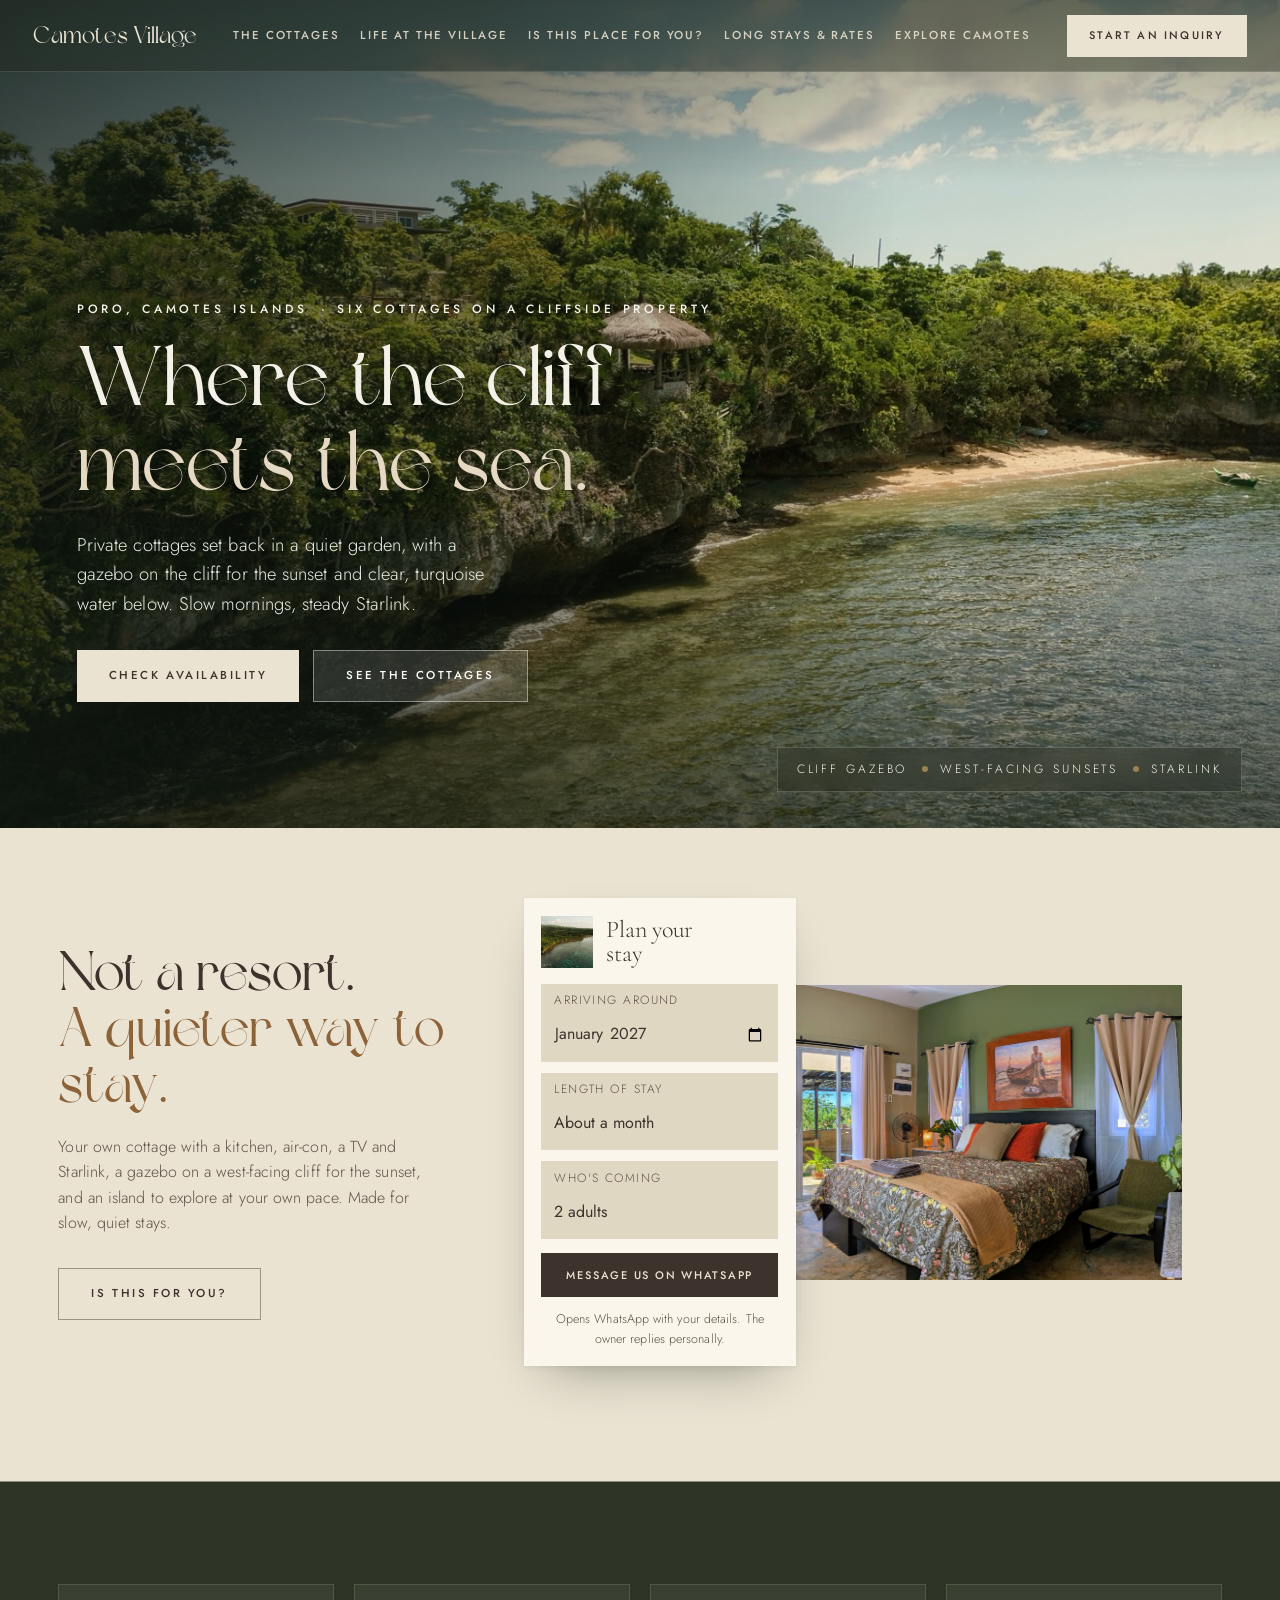
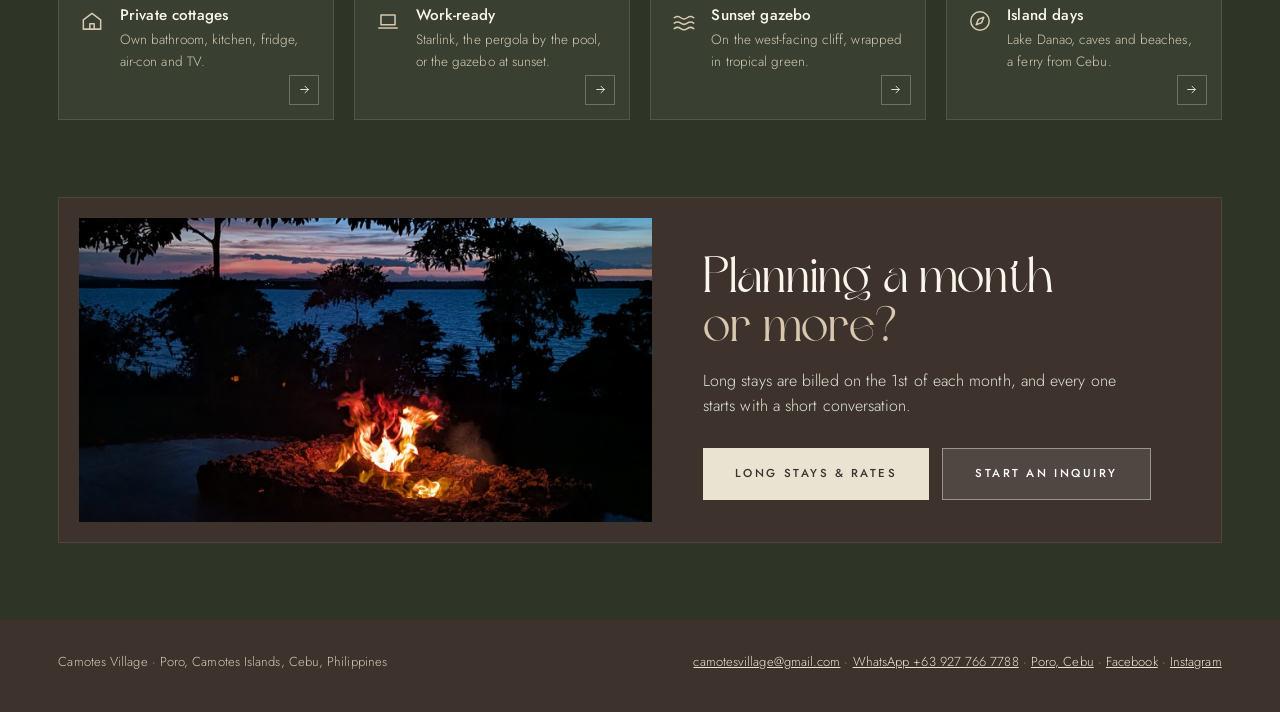
==== index.html @ 5a2c4090 "Site preview for feedback Co-Authored-By: Claude Opus 5.5 <noreply@anthropic.com>" ====
<!doctype html>
<html lang="en">
<head>
<meta charset="utf-8">
<meta name="robots" content="noindex, nofollow, noimageindex">
<meta name="viewport" content="width=device-width, initial-scale=1, viewport-fit=cover">
<title>Camotes Village · A quiet cliffside retreat in Poro, Cebu</title>
<meta name="description" content="Camotes Village: six private cottages on a cliffside property above clear water in Poro, Camotes Islands, Cebu. Sunsets from the cliff gazebo, reliable Starlink and six friendly resident dogs.">
<link rel="icon" href="data:image/svg+xml,<svg xmlns='http://www.w3.org/2000/svg' viewBox='0 0 32 32'><rect width='32' height='32' rx='16' fill='%234E5B3B'/><circle cx='16' cy='18' r='6' fill='%23E8E3D9'/></svg>">
<link rel="preconnect" href="https://fonts.googleapis.com">
<link rel="preconnect" href="https://fonts.gstatic.com" crossorigin>
<link href="https://fonts.googleapis.com/css2?family=Cormorant+Garamond:ital,wght@0,300;0,400;0,500;1,300;1,400&family=Jost:wght@300;400;500&display=swap" rel="stylesheet">
<link rel="stylesheet" href="photo-focus.css">
<style>
  :root {
    --page: #FBF9F4;        /* warm white, the page */
    --tile: #F3EFE6;        /* stone tiles and cards */
    --ink: #1E261C;         /* forest */
    --soft: #5A6450;
    --olive: #4E5B3B;       /* the one accent: buttons, the long-stay band */
    --olive-deep: #3E4A2F;
    --line: rgba(30, 38, 28, 0.13);
    --r-xl: 22px; --r-lg: 18px; --r-md: 14px;
    --display: "Cormorant Garamond", Georgia, serif;
    --text: "Jost", system-ui, sans-serif;
    --gutter: clamp(16px, 3vw, 40px);
    --maxw: 1240px;
    --ease: cubic-bezier(0.23, 1, 0.32, 1);
  }
  *, *::before, *::after { box-sizing: border-box; }
  html { -webkit-text-size-adjust: 100%; scroll-behavior: smooth; }
  body { margin: 0; background: var(--page); color: var(--ink); font: 300 16px/1.6 var(--text); letter-spacing: 0.005em; }
  img { display: block; max-width: 100%; }
  a { color: inherit; }
  :focus-visible { outline: 2px solid var(--olive); outline-offset: 3px; }
  h1, h2, h3 { font-family: var(--display); font-weight: 300; letter-spacing: -0.01em; margin: 0; }
  p { margin: 0; }
  .wrap { max-width: var(--maxw); margin: 0 auto; padding-inline: var(--gutter); }
  .eyebrow { font: 500 11px/1.2 var(--text); letter-spacing: 0.22em; text-transform: uppercase; color: var(--soft); }
  .pill {
    display: inline-flex; align-items: center; gap: 0.7rem; min-height: 46px; padding: 0 1.4rem; border-radius: 999px;
    font: 500 11.5px/1 var(--text); letter-spacing: 0.18em; text-transform: uppercase; text-decoration: none; white-space: nowrap;
    background: var(--olive); color: #F4F1E8; border: 1px solid var(--olive); cursor: pointer;
    transition: background-color 240ms var(--ease), color 240ms var(--ease);
  }
  .pill:hover { background: var(--olive-deep); }
  .pill--ghost { background: transparent; color: var(--ink); border-color: rgba(30, 38, 28, 0.35); }
  .pill--ghost:hover { background: var(--ink); color: var(--page); }
  .pill--light { background: transparent; color: #F4F1E8; border-color: rgba(244, 241, 232, 0.55); }
  .pill--light:hover { background: #F4F1E8; color: var(--olive-deep); }
  .pill svg { width: 16px; height: 16px; }
  .placeholder { display: inline-block; padding: 0 0.35em; border: 1px dashed currentColor; opacity: 0.8; font-style: normal; }

  /* gentle fade-in on entry, once */
  .in { opacity: 0; transform: translateY(14px); transition: opacity 620ms var(--ease), transform 620ms var(--ease); }
  .in.is-in { opacity: 1; transform: none; }
  @media (prefers-reduced-motion: reduce) { .in { transform: none; transition-duration: 200ms; } html { scroll-behavior: auto; } }

  /* ---------------------------------------------------------------- hero -- */
  .hero { padding: 12px 12px 0; }
  .hero__panel {
    position: relative; border-radius: var(--r-xl); overflow: hidden; color: #F4F1E8;
    min-height: min(860px, 92svh); display: flex; flex-direction: column;
  }
  .hero__img { position: absolute; inset: 0; width: 100%; height: 100%; object-fit: cover; object-position: 60% 40%; }
  .hero__shade {
    position: absolute; inset: 0; pointer-events: none;
    background:
      linear-gradient(90deg, rgba(14, 22, 16, 0.72) 0%, rgba(14, 22, 16, 0.42) 38%, rgba(14, 22, 16, 0.05) 70%),
      linear-gradient(180deg, rgba(14, 22, 16, 0.45) 0%, transparent 22%, transparent 62%, rgba(14, 22, 16, 0.55) 100%);
  }
  .nav { position: relative; z-index: 2; display: flex; align-items: center; gap: 1.5rem; padding: 22px clamp(18px, 3vw, 40px); }
  .nav__mark { display: flex; align-items: center; gap: 0.6rem; font: 400 1.4rem/1 var(--display); text-decoration: none; letter-spacing: 0.02em; white-space: nowrap; }
  .nav__links { display: flex; gap: clamp(1rem, 2vw, 2rem); margin: 0 auto; }
  .nav__links a { font-size: 13px; text-decoration: none; opacity: 0.9; padding-block: 0.8rem; white-space: nowrap; }
  .nav__links a:hover { opacity: 1; text-decoration: underline; text-underline-offset: 6px; }
  .nav .pill { background: rgba(78, 91, 59, 0.92); border-color: transparent; }
  .menu { position: relative; }
  .menu summary {
    list-style: none; cursor: pointer; width: 46px; height: 46px; border-radius: 50%; background: #F4F1E8; color: var(--ink);
    display: grid; place-items: center;
  }
  .menu summary::-webkit-details-marker { display: none; }
  .menu summary svg { width: 18px; height: 18px; }
  .menu__panel {
    position: absolute; right: 0; top: calc(100% + 10px); min-width: 15rem; padding: 0.6rem 0; display: grid;
    background: var(--page); color: var(--ink); border-radius: var(--r-md); box-shadow: 0 18px 40px -16px rgba(20, 30, 20, 0.45);
  }
  .menu__panel a { padding: 0.75rem 1.25rem; text-decoration: none; font-size: 15px; }
  .menu__panel a:hover { background: var(--tile); }

  .hero__body { position: relative; z-index: 1; flex: 1; display: grid; align-content: center; padding: 2rem clamp(18px, 6vw, 88px) 9.5rem; max-width: 46rem; }
  .hero h1 { font-size: clamp(3.2rem, 1.6rem + 5.4vw, 6.6rem); line-height: 0.95; }
  .hero h1 span { display: block; }
  .hero h1 span:last-child { font-style: italic; color: #DCE3C7; }
  .hero__lede { margin-top: 1.4rem; font-size: clamp(1rem, 0.95rem + 0.3vw, 1.15rem); max-width: 26rem; color: #E9EDE2; }
  .hero__body .pill { margin-top: 2rem; justify-self: start; background: rgba(78, 91, 59, 0.92); border-color: rgba(220, 227, 199, 0.35); }
  .values {
    position: absolute; z-index: 1; right: clamp(18px, 3vw, 40px); bottom: 9.5rem;
    display: flex; gap: 1.1rem; align-items: center; list-style: none; padding: 0; margin: 0; font-size: 13px;
  }
  .values li { display: flex; align-items: center; gap: 0.5rem; }
  .values li + li::before { content: ""; width: 28px; height: 1px; background: rgba(244, 241, 232, 0.5); margin-right: 0.6rem; }
  .values svg { width: 18px; height: 18px; flex: none; }

  /* ----------------------------------------- the three cards over the hero -- */
  .over { position: relative; z-index: 3; margin-top: -7.5rem; }
  .over__grid { display: grid; grid-template-columns: 3fr 1.05fr; gap: clamp(12px, 1.6vw, 20px); align-items: start; }
  .over__cards { display: grid; grid-template-columns: repeat(3, 1fr); gap: clamp(12px, 1.6vw, 20px); }
  .card {
    position: relative; display: block; aspect-ratio: 4 / 3.3; border-radius: var(--r-lg); overflow: hidden; color: #F4F1E8; text-decoration: none;
    border: 5px solid var(--page); box-shadow: 0 18px 40px -22px rgba(20, 30, 20, 0.55);
  }
  .card img { width: 100%; height: 100%; object-fit: cover; transition: transform 900ms var(--ease); }
  .card:hover img { transform: scale(1.04); }
  .card::after { content: ""; position: absolute; inset: 0; background: linear-gradient(180deg, transparent 45%, rgba(14, 22, 16, 0.72)); }
  .card__t { position: absolute; z-index: 1; left: 16px; right: 16px; bottom: 14px; display: flex; justify-content: space-between; align-items: end; gap: 1rem; }
  .card__t h3 { font-size: clamp(1.25rem, 1rem + 0.6vw, 1.55rem); line-height: 1.05; }
  .card__t span { font: 400 1rem/1 var(--display); opacity: 0.85; }
  /* starts below the hero's edge; the negative bottom margin lets it hang beside the next section instead of pushing it down */
  .exp { padding: 0 0 0.6rem 0.6rem; margin-top: 8.25rem; margin-bottom: -6rem; }
  .exp h2 { font: 500 0.95rem/1.3 var(--text); letter-spacing: 0.01em; }
  .exp p { margin-top: 0.6rem; font-size: 14px; color: var(--soft); }
  .exp dl { margin: 1rem 0 0; display: grid; grid-template-columns: auto 1fr; gap: 0.35rem 1rem; font-size: 13px; }
  .exp dt { color: var(--soft); }
  .exp dd { margin: 0; }

  /* -------------------------------------------------------- relaxation -- */
  .relax { padding-block: clamp(2.5rem, 4.5vw, 4rem) clamp(3rem, 5vw, 4rem); }
  .relax__grid { display: grid; grid-template-columns: 0.95fr 1.6fr; gap: clamp(2rem, 4vw, 3.5rem); align-items: center; }
  .relax h2 { font-size: clamp(2.4rem, 1.6rem + 2.4vw, 3.6rem); line-height: 1; }
  .relax__copy p { margin-top: 1.25rem; color: var(--soft); max-width: 24rem; }
  .relax__copy .pill { margin-top: 2rem; }
  .relax__visual { position: relative; display: grid; grid-template-columns: 17rem 1fr; align-items: center; }
  .relax__photo { grid-column: 2; grid-row: 1; margin-left: -4rem; border-radius: var(--r-lg); overflow: hidden; aspect-ratio: 16 / 10.5; }
  .relax__photo img { width: 100%; height: 100%; object-fit: cover; }

  .plan {
    grid-column: 1; grid-row: 1; position: relative; z-index: 1; background: var(--page); border-radius: var(--r-lg);
    padding: 1.1rem; box-shadow: 0 22px 50px -24px rgba(20, 30, 20, 0.45), 0 2px 6px rgba(20, 30, 20, 0.06);
    display: grid; gap: 0.7rem;
  }
  .plan__head { display: flex; gap: 0.8rem; align-items: center; margin-bottom: 0.3rem; }
  .plan__head img { width: 52px; height: 52px; border-radius: 0; object-fit: cover; }
  .plan__head h3 { font-size: 1.5rem; line-height: 1; }
  .plan label { display: grid; gap: 0.15rem; background: var(--tile); border-radius: 10px; padding: 0.45rem 0.8rem 0.3rem; font-size: 12px; letter-spacing: 0.12em; text-transform: uppercase; color: var(--soft); cursor: pointer; }
  .plan input, .plan select {
    font: 400 16px/1.3 var(--text); letter-spacing: 0; text-transform: none; color: var(--ink);
    background: transparent; border: 0; padding: 0.1rem 0; width: 100%; min-height: 44px; appearance: none; -webkit-appearance: none;
  }
  .plan input:focus, .plan select:focus { outline: none; }
  .plan label:focus-within { outline: 2px solid var(--olive); outline-offset: 1px; }
  .plan .pill { justify-content: center; min-height: 44px; border-radius: 10px; margin-top: 0.2rem; }
  .plan small { font-size: 12.5px; color: var(--soft); text-align: center; }

  /* ------------------------------------------------------------- tiles -- */
  .tiles { display: grid; grid-template-columns: repeat(4, 1fr); gap: clamp(12px, 1.6vw, 20px); padding-bottom: clamp(3rem, 6vw, 5rem); }
  .tile {
    position: relative; display: grid; grid-template-columns: auto 1fr; gap: 0.25rem 0.9rem; align-content: start;
    background: var(--tile); border-radius: var(--r-md); padding: 1.3rem 1.25rem 2.9rem; text-decoration: none;
    transition: background-color 240ms var(--ease);
  }
  .tile:hover { background: #ECE6D9; }
  .tile svg.ic { grid-row: span 2; width: 26px; height: 26px; color: var(--olive); margin-top: 2px; }
  .tile h3 { font: 500 0.95rem/1.3 var(--text); letter-spacing: 0.01em; }
  .tile p { font-size: 13.5px; color: var(--soft); }
  .tile .go { position: absolute; right: 14px; bottom: 14px; width: 30px; height: 30px; border-radius: 50%; border: 1px solid rgba(30, 38, 28, 0.25); display: grid; place-items: center; }
  .tile .go svg { width: 13px; height: 13px; }

  /* ----------------------------------------------------- long-stay band -- */
  .band { padding-bottom: clamp(3rem, 6vw, 5rem); }
  .band__panel {
    position: relative; display: grid; grid-template-columns: 1.15fr 1fr; gap: clamp(1.5rem, 4vw, 3.5rem); align-items: center;
    background: var(--olive); color: #F4F1E8; border-radius: var(--r-xl); padding: clamp(14px, 1.6vw, 20px); overflow: hidden;
  }
  .band__photo { border-radius: var(--r-lg); overflow: hidden; aspect-ratio: 16 / 8.5; }
  .band__photo img { width: 100%; height: 100%; object-fit: cover; }
  .band__copy { position: relative; z-index: 1; padding: 1rem 1rem 1rem 0; }
  .band__copy .eyebrow { color: #D7DEC3; }
  .band h2 { font-size: clamp(2.2rem, 1.5rem + 2vw, 3.2rem); line-height: 1; margin-top: 0.8rem; }
  .band p { margin-top: 1rem; color: #E1E6D6; max-width: 26rem; }
  .band__actions { display: flex; flex-wrap: wrap; gap: 0.8rem; margin-top: 1.8rem; }
  .band .pill { background: #F4F1E8; color: var(--olive-deep); border-color: #F4F1E8; }
  .band .pill:hover { background: #fff; }

  .foot { border-top: 1px solid var(--line); padding-block: 2rem 2.5rem; display: flex; flex-wrap: wrap; gap: 0.75rem 2rem; justify-content: space-between; font-size: 13px; color: var(--soft); }
  .foot a { white-space: nowrap; }

  /* -------------------------------------------------------------- phone -- */
  @media (max-width: 1100px) {
    .nav__links { display: none; }
    .nav .pill { margin-left: auto; }
    .over__grid { grid-template-columns: 1fr; }
    .exp { margin-top: 0; margin-bottom: 0; padding: 1rem 0 0; display: grid; grid-template-columns: 1fr 1fr; gap: 1rem 2rem; }
    .exp dl { margin: 0; }
    .relax__grid { grid-template-columns: 1fr; }
    .tiles { grid-template-columns: 1fr 1fr; }
  }
  @media (max-width: 760px) {
    .hero { padding: 8px 8px 0; }
    .hero__panel { min-height: 88svh; }
    .nav { padding: 14px 14px; gap: 0.6rem; }
    .nav__mark { font-size: 1.2rem; }
    .nav .pill { padding: 0 1rem; font-size: 10.5px; letter-spacing: 0.14em; min-height: 42px; }
    .menu summary { width: 42px; height: 42px; }
    .hero__body { padding: 1rem 20px 11rem; align-content: end; }
    .hero__img { object-position: 46% 40%; }
    .values { left: 20px; right: 20px; bottom: 8.6rem; flex-wrap: wrap; gap: 0.5rem 0.9rem; }
    .values li + li::before { display: none; }
    .over { margin-top: -6rem; }
    .over__cards {
      grid-template-columns: repeat(3, 68vw); overflow-x: auto; scroll-snap-type: x mandatory; scrollbar-width: none;
      padding: 0 var(--gutter) 6px; margin-inline: calc(var(--gutter) * -1); scroll-padding-inline: var(--gutter);
    }
    .over__cards::-webkit-scrollbar { display: none; }
    .card { scroll-snap-align: start; }
    .exp { grid-template-columns: 1fr; }
    .relax__visual { grid-template-columns: 1fr; }
    .relax__photo { grid-column: 1; grid-row: 1; margin: 0; }
    .plan { grid-column: 1; grid-row: 2; margin: -3rem 12px 0; }
    .tiles { grid-template-columns: 1fr; }
    .band__panel { grid-template-columns: 1fr; }
    .band__copy { padding: 0.5rem 0.6rem 1rem; }
  }
  @media (max-width: 400px) { .nav .pill { display: none; } .menu { margin-left: auto; } }

  /* ==================================================================
     Tropical premium: forest and espresso grounds with a linen section,
     square corners, serif headlines with a tan second line, cream solid
     and see-through buttons, brass-rule labels.
     ================================================================== */
  :root {
    --forest: #2E3526; --espresso: #3D322C; --linen: #EAE3D2; --ivory: #FAF6EC; --tan: #D8C8B0; --brass: #9A8253;
    --page: var(--forest); --tile: rgba(234, 227, 210, 0.06); --ink: var(--ivory); --soft: #D3CAB6; --line: rgba(234, 227, 210, 0.2);
    --display: "Cormorant Garamond", Georgia, serif;
    --r-xl: 0px; --r-lg: 0px; --r-md: 0px;
  }
  h1, h2, h3 { font-weight: 300; }
  h1 em, h2 em { font-style: normal; color: var(--tan); }
  :focus-visible { outline-color: var(--tan); }
  .eyebrow { font-size: 12px; letter-spacing: 0.32em; color: var(--linen); display: flex; align-items: center; gap: 14px; }
  .eyebrow::before { content: ""; width: 44px; height: 1px; background: var(--brass); }
  .pill { border-radius: 0; background: var(--linen); color: var(--espresso); border: 0; min-height: 52px; padding: 0 2rem; letter-spacing: 0.22em; font-weight: 500; }
  .pill:hover { background: var(--ivory); }
  .pill--glass, .pill--ghost { background: rgba(255, 255, 255, 0.12); color: #fff; border: 1px solid rgba(255, 255, 255, 0.42); }
  .pill--glass:hover, .pill--ghost:hover { background: rgba(255, 255, 255, 0.22); color: #fff; }
  .band .pill--glass:hover { background: rgba(255, 255, 255, 0.22); color: #fff; }
  .pill--line { background: transparent; color: var(--linen); border: 1px solid var(--tan); min-height: 46px; }
  .pill--line:hover { background: rgba(234, 227, 210, 0.12); }

  .hero { padding: 0; }
  .nav__mark { font-size: 1.7rem; }
  .nav__links a { text-transform: uppercase; font-size: 11.5px; letter-spacing: 0.16em; font-weight: 500; }
  .nav .pill { background: transparent; }
  .menu summary { border-radius: 0; background: rgba(234, 227, 210, 0.14); color: var(--linen); }
  .menu__panel { border-radius: 0; background: var(--espresso); color: var(--linen); }
  .menu__panel a:hover { background: rgba(234, 227, 210, 0.08); }
  .hero h1 { font-size: clamp(3rem, 1.4rem + 5vw, 6.2rem); line-height: 0.98; text-shadow: 0 2px 20px rgba(0, 0, 0, 0.4); }
  .hero h1 span:last-child { font-style: normal; color: var(--linen); }
  .hero__actions { display: flex; flex-wrap: wrap; gap: 14px; margin-top: 2rem; }
  .hero__actions .pill { margin: 0; }
  .values { text-transform: uppercase; letter-spacing: 0.24em; font-size: 12px; gap: 0.9rem; }
  .values li + li::before { width: 6px; height: 6px; border-radius: 50%; background: var(--brass); margin-right: 0.3rem; }
  /* the one frosted element on the hero: a thin strip behind the facts line */
  .values {
    padding: 0.75rem 1.2rem; background: rgba(20, 26, 18, 0.3); border: 1px solid rgba(234, 227, 210, 0.2);
    backdrop-filter: blur(10px) saturate(1.1); -webkit-backdrop-filter: blur(10px) saturate(1.1);
  }
  /* on phones the facts line joins the button column: same width, same edges */
  @media (max-width: 760px) {
    .hero__body { padding-bottom: 0; }
    .values {
      position: static; margin: 1.6rem 20px 2rem; padding: 0; background: none; border: 0;
      backdrop-filter: none; -webkit-backdrop-filter: none;
      justify-content: center; flex-wrap: wrap; gap: 0.5rem 0.75rem; font-size: 11px; letter-spacing: 0.2em; text-align: center;
    }
    .values li + li::before { display: none; }
    .values { gap: 0.55rem 1.4rem; }
  }

  .card { border: 0; box-shadow: 0 24px 50px -20px rgba(0, 0, 0, 0.55); }
  .card__t h3 { font-family: var(--display); }
  .exp h2 { font: 400 1.4rem/1.2 var(--display); }

  /* the one linen section, bleeding edge to edge */
  .linen {
    --ink: var(--espresso); --soft: #5E5246; --tile: #E0D7C3; --line: rgba(61, 50, 44, 0.18);
    color: var(--espresso); background: var(--linen); box-shadow: 0 0 0 100vmax var(--linen); clip-path: inset(0 -100vmax);
    padding-block: clamp(4.5rem, 9vw, 8rem); margin-top: clamp(3rem, 6vw, 5rem);
  }
  .linen h2 em { color: #8C6239; }
  .linen .pill--ghost { color: var(--espresso); border-color: rgba(61, 50, 44, 0.45); background: transparent; }
  .linen .pill--ghost:hover { background: rgba(61, 50, 44, 0.08); color: var(--espresso); }
  .linen .relax__copy p { color: #5E5246; }
  .plan { background: var(--ivory); border-radius: 0; color: var(--espresso); }
  .plan label { border-radius: 0; color: #5E5246; }
  .plan input, .plan select { color: var(--espresso); }
  .plan .pill { border-radius: 0; background: var(--espresso); color: var(--linen); }
  .plan .pill:hover { background: #2A221D; }
  /* the button fits the card: tighter tracking, and it may wrap rather than push the card wider */
  .plan > * { min-width: 0; }
  .plan .pill { white-space: normal; text-align: center; line-height: 1.35; padding: 0.75rem 1rem; letter-spacing: 0.16em; font-size: 11px; }
  .plan small { color: #5E5246; }

  .tiles { padding-top: clamp(4rem, 8vw, 7rem); }
  .tile { border: 1px solid rgba(234, 227, 210, 0.14); }
  .tile:hover { background: rgba(234, 227, 210, 0.1); }
  .tile svg.ic { color: var(--tan); }
  .tile .go { border-radius: 0; border-color: rgba(234, 227, 210, 0.3); }

  .band__panel { background: var(--espresso); border: 1px solid rgba(234, 227, 210, 0.1); }
  .band__copy .eyebrow { color: var(--linen); }
  .band h2 { color: var(--ivory); }
  .band .pill { background: var(--linen); color: var(--espresso); border: 0; }
  .band .pill--glass { background: rgba(255, 255, 255, 0.1); color: #fff; border: 1px solid rgba(255, 255, 255, 0.42); }

  .foot { background: var(--espresso); color: #D3CAB6; border-top: 0; box-shadow: 0 0 0 100vmax var(--espresso); clip-path: inset(0 -100vmax); }
  .foot a { color: var(--linen); }
  @media (max-width: 760px) { .foot a { display: inline-flex; align-items: center; min-height: 44px; } }
  .hero__body { max-width: 62rem; }
  .hero h1 { font-size: clamp(2.6rem, 1.1rem + 4.2vw, 5.4rem); }
  .hero__body .hero__actions .pill { background: var(--linen); color: var(--espresso); border: 0; }
  .hero__body .hero__actions .pill:hover { background: var(--ivory); }
  .hero__body .hero__actions .pill--glass { background: rgba(255, 255, 255, 0.12); color: #fff; border: 1px solid rgba(255, 255, 255, 0.42); }
  .hero__body .hero__actions .pill--glass:hover { background: rgba(255, 255, 255, 0.22); }
  /* the hero stands alone; the three cards and the intro get their own section below it */
  .hero__body { padding-bottom: clamp(5rem, 12svh, 8rem); }
  .values { bottom: clamp(1.75rem, 4svh, 2.75rem); }
  .over { margin-top: 0; padding-block: clamp(4.5rem, 9vw, 8rem) clamp(1rem, 3vw, 2rem); }
  .over__grid { grid-template-columns: 1fr; }
  .exp { margin: 0; padding: 0 0 0 clamp(0.5rem, 2vw, 1.5rem); }
  .exp h2 { font-size: 1.75rem; font-weight: 400; }
  /* home headline: a touch larger, second line in the site's tan (lifted a little to hold up on the bright cliff photo) */
  /* hero text sits low, over the water, so the cliff, gazebo and house stay clear above it */
  @media (min-width: 761px) { .hero .hero__body { align-content: end; padding-bottom: clamp(6.5rem, 14svh, 9rem); } }
  .hero .hero__body h1 { font-size: clamp(2.9rem, 1.6rem + 4.6vw, 6.4rem); line-height: 1; }
  .hero .hero__body h1 span:last-child { color: #E6D9C3; text-shadow: 0 2px 22px rgba(0, 0, 0, 0.5); }
  /* new hero photo: keep the gazebo and the cottage in frame */
  /* framed by the owner with hero-tune.html: zoomed towards the cliff gazebo */
  .hero .hero__img { object-position: 4% 29%; transform-origin: 4% 29%; scale: 1.26; }
  /* hero line above the headline: flush left with the headline, no brass rule */
  .hero__eyebrow { margin: 0 0 1.4rem; color: #F4F1E8; text-shadow: 0 1px 10px rgba(0, 0, 0, 0.45); }
  .hero__eyebrow::before { content: none; display: none; }
  @media (max-width: 760px) { .hero__eyebrow-more { display: none; } }
  @media (max-width: 760px) { .hero .hero__img { object-position: 39% 58%; transform-origin: 39% 58%; scale: 1.02; } }
  .linen { margin-top: 0; }
  /* the first section after the hero: a shorter step down from the photo */
  .relax.linen { padding-top: clamp(3rem, 5.5vw, 5rem); }
  @media (max-width: 1100px) { .exp { padding: 1.5rem 0 0; } }
  @media (max-width: 760px) {
    .hero__actions .pill { flex: 1 1 auto; justify-content: center; }
    .hero__body { padding-bottom: 0; }
    .over { margin-top: 0; }
  }
  /* phones: the copy runs full width over bright water, so the shade sits under the text block, not the whole frame */
  @media (max-width: 760px) {
    .hero__shade { background: linear-gradient(180deg, rgba(14, 22, 16, 0.45) 0%, transparent 20%, transparent 36%, rgba(14, 22, 16, 0.5) 52%, rgba(14, 22, 16, 0.72) 100%); }
  }
  .skip { position: fixed; left: 1rem; top: -60px; z-index: 1000; padding: 0.8rem 1.2rem; background: #3D322C; color: #F4F1E8; font: 500 14px/1 Jost, system-ui, sans-serif; text-decoration: none; }
  .skip:focus { top: 1rem; }
</style>
<link rel="stylesheet" href="bar.css">
</head>
<body>
<a class="skip" href="#main">Skip to content</a>

<!-- small line icons, drawn once -->
<svg width="0" height="0" style="position:absolute" aria-hidden="true">
  <defs>
    <symbol id="i-moon" viewBox="0 0 24 24"><path fill="none" stroke="currentColor" stroke-width="1.4" d="M19 14.5A7.5 7.5 0 0 1 9.5 5a7.5 7.5 0 1 0 9.5 9.5z"/></symbol>
    <symbol id="i-signal" viewBox="0 0 24 24"><g fill="none" stroke="currentColor" stroke-width="1.4" stroke-linecap="round"><path d="M4 9.5a12 12 0 0 1 16 0M7 12.8a7.5 7.5 0 0 1 10 0M10 16a3 3 0 0 1 4 0"/><circle cx="12" cy="19" r="0.8" fill="currentColor"/></g></symbol>
    <symbol id="i-paw" viewBox="0 0 24 24"><g fill="none" stroke="currentColor" stroke-width="1.4"><ellipse cx="12" cy="16" rx="4" ry="3.2"/><circle cx="6.5" cy="10.5" r="1.6"/><circle cx="17.5" cy="10.5" r="1.6"/><circle cx="9.5" cy="7" r="1.6"/><circle cx="14.5" cy="7" r="1.6"/></g></symbol>
    <symbol id="i-house" viewBox="0 0 24 24"><path fill="none" stroke="currentColor" stroke-width="1.4" stroke-linejoin="round" d="M4 11l8-6 8 6v8.5H4zM10 19.5v-5h4v5"/></symbol>
    <symbol id="i-laptop" viewBox="0 0 24 24"><path fill="none" stroke="currentColor" stroke-width="1.4" stroke-linejoin="round" d="M5.5 6.5h13v9h-13zM3 18.5h18"/></symbol>
    <symbol id="i-waves" viewBox="0 0 24 24"><path fill="none" stroke="currentColor" stroke-width="1.4" stroke-linecap="round" d="M3 9c2-1.5 4-1.5 6 0s4 1.5 6 0 4-1.5 6 0M3 14c2-1.5 4-1.5 6 0s4 1.5 6 0 4-1.5 6 0M3 19c2-1.5 4-1.5 6 0s4 1.5 6 0 4-1.5 6 0"/></symbol>
    <symbol id="i-compass" viewBox="0 0 24 24"><g fill="none" stroke="currentColor" stroke-width="1.4" stroke-linejoin="round"><circle cx="12" cy="12" r="8.5"/><path d="M15.5 8.5l-2 5-5 2 2-5z"/></g></symbol>
    <symbol id="i-arrow" viewBox="0 0 24 24"><path fill="none" stroke="currentColor" stroke-width="1.6" stroke-linecap="round" stroke-linejoin="round" d="M5 12h14M13 6l6 6-6 6"/></symbol>
    <symbol id="i-menu" viewBox="0 0 24 24"><path fill="none" stroke="currentColor" stroke-width="1.6" stroke-linecap="round" d="M5 9h14M5 15h14"/></symbol>
  </defs>
</svg>

<!-- bar -->
<header class="cv-bar">
  <a class="cv-bar__mark" href="index.html">Camotes Village</a>
  <nav class="cv-bar__links" aria-label="Pages">
    <a href="cottages.html">The Cottages</a>
    <a href="life.html">Life at the Village</a>
    <a href="for-you.html">Is This Place for You?</a>
    <a href="rates.html">Long Stays &amp; Rates</a>
    <a href="explore.html">Explore Camotes</a>
  </nav>
  <a class="cv-bar__cta" href="inquire.html">Start an inquiry</a>
  <details class="cv-bar__menu">
    <summary aria-label="Menu"><svg viewBox="0 0 24 24" aria-hidden="true"><path fill="none" stroke="currentColor" stroke-width="1.6" stroke-linecap="round" d="M5 9h14M5 15h14"/></svg></summary>
    <nav class="cv-bar__panel" aria-label="Pages">
      <a href="index.html" aria-current="page">Home</a>
    <a href="cottages.html">The Cottages</a>
    <a href="life.html">Life at the Village</a>
    <a href="for-you.html">Is This Place for You?</a>
    <a href="rates.html">Long Stays &amp; Rates</a>
    <a href="explore.html">Explore Camotes</a>
    <a href="inquire.html">Inquire</a>
    </nav>
  </details>
</header>
<!-- /bar -->
<header class="hero">
  <div class="hero__panel">
    <img class="hero__img" src="media/web/hero-warm-1800.jpg" srcset="media/web/hero-warm-1800.jpg 1800w, media/web/hero-warm-2880.jpg 2880w, media/web/hero-warm-3600.jpg 3600w" sizes="(max-width: 760px) 210vw, 126vw" alt="Camotes Village from the sea: the thatched gazebo on a green limestone cliff, a cottage above in the trees, a sandy cove and clear water" fetchpriority="high">
    <div class="hero__shade" aria-hidden="true"></div>


    <div class="hero__body">
      <p class="eyebrow hero__eyebrow">Poro, Camotes Islands<span class="hero__eyebrow-more"> · Six cottages on a cliffside property</span></p>
      <h1><span>Where the cliff</span><span>meets the sea.</span></h1>
      <p class="hero__lede">Private cottages set back in a quiet garden, with a gazebo on the cliff for the sunset and clear, turquoise water below. Slow mornings, steady Starlink.</p>
      <div class="hero__actions"><a class="pill" href="inquire.html">Check availability</a><a class="pill pill--glass" href="cottages.html">See the cottages</a></div>
    </div>

    <ul class="values" aria-label="What it's like">
      <li>Cliff gazebo</li>
      <li>West-facing sunsets</li>
      <li>Starlink</li>
    </ul>
  </div>
</header>

<main id="main">

  <section class="relax wrap linen" aria-labelledby="relax-h">
    <div class="relax__grid">
      <div class="relax__copy in">
        <h2 id="relax-h">Not a resort.<br><em>A quieter way to stay.</em></h2>
        <p>Your own cottage with a kitchen, air-con, a TV and Starlink, a gazebo on a west-facing cliff for the sunset, and an island to explore at your own pace. Made for slow, quiet stays.</p>
        <a class="pill pill--ghost" href="for-you.html">Is this for you?</a>
      </div>
      <div class="relax__visual">
        <form class="plan in" action="inquire.html" method="get" aria-labelledby="plan-h">
          <div class="plan__head">
            <img src="media/web/01-coast-thumb.jpg" width="300" height="168" alt="" aria-hidden="true">
            <h3 id="plan-h">Plan your<br>stay</h3>
          </div>
          <label>Arriving around<input type="month" name="arrival" required></label>
          <label>Length of stay
            <select name="stay" required>
              <option value="About a month">About a month</option>
              <option value="Two months or more">Two months or more</option>
              <option value="About a week">About a week</option>
              <option value="1 to 2 nights">1 to 2 nights</option>
            </select>
          </label>
          <label>Who's coming
            <select name="who">
              <option>1 adult</option>
              <option selected>2 adults</option>
              <option>More than 2</option>
            </select>
          </label>
          <button class="pill" type="submit">Message us on WhatsApp</button>
          <small>Opens WhatsApp with your details. The owner replies personally.</small>
        </form>
        <figure class="relax__photo in" style="margin-top:0;margin-bottom:0">
          <img src="media/web/88-amakan-room-sea.jpg" width="2000" height="1218" alt="Amakan: a bright, green-walled room with a queen bed under the fisherman painting, the sliding door open to the terrace and the blue sea" loading="lazy">
        </figure>
      </div>
    </div>
  </section>

  <section class="wrap" aria-label="What's here">
    <div class="tiles">
      <a class="tile in" href="cottages.html"><svg class="ic" aria-hidden="true"><use href="#i-house"/></svg><h3>Private cottages</h3><p>Own bathroom, kitchen, fridge, air-con and TV.</p><span class="go" aria-hidden="true"><svg><use href="#i-arrow"/></svg></span></a>
      <a class="tile in" href="life.html"><svg class="ic" aria-hidden="true"><use href="#i-laptop"/></svg><h3>Work-ready</h3><p>Starlink, the pergola by the pool, or the gazebo at sunset.</p><span class="go" aria-hidden="true"><svg><use href="#i-arrow"/></svg></span></a>
      <a class="tile in" href="life.html"><svg class="ic" aria-hidden="true"><use href="#i-waves"/></svg><h3>Sunset gazebo</h3><p>On the west-facing cliff, wrapped in tropical green.</p><span class="go" aria-hidden="true"><svg><use href="#i-arrow"/></svg></span></a>
      <a class="tile in" href="explore.html"><svg class="ic" aria-hidden="true"><use href="#i-compass"/></svg><h3>Island days</h3><p>Lake Danao, caves and beaches, a ferry from Cebu.</p><span class="go" aria-hidden="true"><svg><use href="#i-arrow"/></svg></span></a>
    </div>
  </section>

  <section class="band wrap" aria-labelledby="band-h">
    <div class="band__panel in">
      <div class="band__photo"><img src="media/web/21-bonfire-dusk.jpg" width="1400" height="1050" alt="A fire in a coral-stone pit at dusk, the sea behind the trees" loading="lazy"></div>
      <div class="band__copy">
        <h2 id="band-h">Planning a month<br><em>or more?</em></h2>
        <p>Long stays are billed on the 1st of each month, and every one starts with a short conversation.</p>
        <div class="band__actions">
          <a class="pill" href="rates.html">Long stays &amp; rates</a>
          <a class="pill pill--glass" href="inquire.html">Start an inquiry</a>
        </div>
      </div>
    </div>
  </section>
</main>

<footer class="foot wrap">
  <span>Camotes Village · Poro, Camotes Islands, Cebu, Philippines</span>
  <span><a href="mailto:camotesvillage@gmail.com">camotesvillage@gmail.com</a> · <a href="https://wa.me/639277667788">WhatsApp +63 927 766 7788</a> · <a href="https://maps.app.goo.gl/2XbyZts8r2YNd3Pr9" target="_blank" rel="noopener">Poro, Cebu</a> · <a href="https://www.facebook.com/profile.php?id=61580286550292" target="_blank" rel="noopener">Facebook</a> · <a href="https://www.instagram.com/camotesvillage/" target="_blank" rel="noopener">Instagram</a></span>
</footer>

<script>
  // the month field opens on next month rather than an empty mask
  (function () {
    var m = document.querySelector('.plan input[type=month]');
    if (!m || m.value) return;
    var d = new Date(); d.setMonth(d.getMonth() + 1);
    m.value = d.getFullYear() + '-' + String(d.getMonth() + 1).padStart(2, '0');
    m.min = new Date().toISOString().slice(0, 7);
  })();
  // the plan card opens a WhatsApp message to the owner, already written with what they picked
  (function () {
    var form = document.querySelector('form.plan');
    if (!form) return;
    form.addEventListener('submit', function (e) {
      e.preventDefault();
      var f = function (n) { return form.elements.namedItem(n).value; };
      var when = f('arrival') ? new Date(f('arrival') + '-01T00:00').toLocaleDateString('en-US', { month: 'long', year: 'numeric' }) : 'soon';
      var text = "Hi! I'd love to stay at Camotes Village. Arriving around " + when + ', ' + f('stay').toLowerCase() + ', ' + f('who').toLowerCase() + '.';
      window.open('https://wa.me/639277667788?text=' + encodeURIComponent(text), '_blank', 'noopener');
    });
  })();
  // fade in once on entry; everything is visible if this never runs
  (function () {
    var els = document.querySelectorAll('.in');
    if (!('IntersectionObserver' in window)) { els.forEach(function (e) { e.classList.add('is-in'); }); return; }
    var io = new IntersectionObserver(function (es) {
      es.forEach(function (e) { if (e.isIntersecting) { e.target.classList.add('is-in'); io.unobserve(e.target); } });
    }, { rootMargin: '0px 0px -8% 0px' });
    els.forEach(function (e, i) { e.style.transitionDelay = (i % 4) * 60 + 'ms'; io.observe(e); });
  })();
</script>
<script src="bar.js" defer></script>
<script src="parallax.js" defer></script>
</body>
</html>
---- photo-focus.css ----
/* Photo focus: which part of each photo shows when its frame crops it.
   First value is left to right (0% shows the left edge, 100% the right edge),
   second is top to bottom (0% the top, 100% the bottom). 50% 50% is the centre.

   To find values by eye: open any page with ?focus on the end of its address
   (for example index.html?focus), drag a photo, then press "Copy CSS" and
   paste the lines here, replacing any older line for the same photo. */

img[src$="26-lake-danao.jpg"] { object-position: 46% 50%; }
img[src$="29-santiago-bay.jpg"] { object-position: 40% 50%; }
img[src$="40-hammock-from-below.jpg"] { object-position: 55% 50%; }
@media (max-width: 860px) { img[src$="40-hammock-from-below.jpg"] { object-position: 78% 50%; } }
img[src$="42-hammock-midday.jpg"] { object-position: 50% 60%; }
img[src$="43-solar-roofs-sea.jpg"] { object-position: 40% 70%; }
img[src$="44-motorbike-shelter.jpg"] { object-position: 60% 62%; }
img[src$="47-camotes-beach-aerial.jpg"] { object-position: 50% 42%; }
img[src$="49-tour-guide.jpg"] { object-position: 40% 40%; }
img[src$="51-work-by-pool.jpg"] { object-position: 62% 45%; }
---- bar.css ----
/* The one header for every page: a frosted-glass bar fixed to the top.
   Own class names (cv-bar) so no page's older bar or nav styles reach it. */
/* bar height, shared with the page so content and heroes can make room for it */
:root { --bar-h: 72px; }
@media (max-width: 760px) { :root { --bar-h: 62px; } }

.cv-bar {
  position: fixed; z-index: 100; top: 0; left: 0; right: 0; height: var(--bar-h);
  display: flex; align-items: center; gap: 1.25rem; padding: 0 clamp(16px, 2.6vw, 36px);
  color: #EAE3D2; font-family: "Jost", system-ui, sans-serif;
  background: rgba(34, 38, 29, 0.4);
  transition: background-color 0.4s ease;
  backdrop-filter: blur(16px) saturate(1.2); -webkit-backdrop-filter: blur(16px) saturate(1.2);
  border-bottom: 1px solid rgba(234, 227, 210, 0.14);
}
/* past the hero photo: a deeper glass, so it reads over light sections too */
.cv-bar.is-solid { background: rgba(46, 41, 36, 0.9); }
.cv-bar a { color: inherit; text-decoration: none; }
.cv-bar__mark { font: 400 1.5rem/1 "Cormorant Garamond", Georgia, serif; white-space: nowrap; }
.cv-bar__links { display: flex; gap: clamp(1rem, 1.6vw, 1.7rem); margin: 0 auto; }
.cv-bar__links a {
  font-size: 11.5px; font-weight: 500; letter-spacing: 0.16em; text-transform: uppercase; white-space: nowrap;
  padding-block: 0.8rem; opacity: 0.88;
}
.cv-bar__links a:hover, .cv-bar__links a[aria-current="page"] {
  opacity: 1; text-decoration: underline; text-underline-offset: 7px; text-decoration-color: #9A8253;
}
.cv-bar__cta {
  display: inline-flex; align-items: center; min-height: 42px; padding: 0 1.4rem; white-space: nowrap;
  background: #EAE3D2; color: #3D322C !important; font-size: 11px; font-weight: 500; letter-spacing: 0.2em; text-transform: uppercase;
}
.cv-bar__cta:hover { background: #FAF6EC; }
.cv-bar__menu { position: relative; display: none; }
.cv-bar__menu summary {
  list-style: none; cursor: pointer; width: 42px; height: 42px; display: grid; place-items: center;
  background: rgba(234, 227, 210, 0.12); border: 1px solid rgba(234, 227, 210, 0.18);
}
.cv-bar__menu summary::-webkit-details-marker { display: none; }
.cv-bar__menu summary svg { width: 18px; height: 18px; }
.cv-bar__panel {
  position: absolute; right: 0; top: calc(100% + 12px); min-width: 15rem; display: grid; padding: 0.5rem 0;
  background: rgba(46, 41, 36, 0.92); border: 1px solid rgba(234, 227, 210, 0.14);
  backdrop-filter: blur(16px); -webkit-backdrop-filter: blur(16px);
}
.cv-bar__panel a { padding: 0.8rem 1.3rem; font-size: 15px; }
.cv-bar__panel a:hover { background: rgba(234, 227, 210, 0.08); }
.cv-bar__panel a[aria-current="page"] { color: #D8C8B0; }
.cv-bar :focus-visible { outline: 2px solid #D8C8B0; outline-offset: 3px; }

@media (max-width: 1240px) {
  .cv-bar__links { display: none; }
  .cv-bar__cta { margin-left: auto; }
  .cv-bar__menu { display: block; }
}
@media (max-width: 760px) {
  .cv-bar { gap: 0.6rem; }
  .cv-bar__mark { font-size: 1.25rem; }
  .cv-bar__cta { min-height: 38px; padding: 0 0.9rem; font-size: 11px; letter-spacing: 0.14em; }
  .cv-bar__menu summary { width: 44px; height: 44px; }
  .cv-bar__mark { display: inline-flex; align-items: center; min-height: 44px; }
  .cv-bar__cta { min-height: 44px; }
}
@media (max-width: 400px) {
  .cv-bar__cta { display: none; }
  .cv-bar__menu { margin-left: auto; }
}

/* pages make room for the bar; a page that opens with a photo hero lets the
   photo run edge to edge and up behind the frosted bar instead */
.cv-bar + main { padding-top: var(--bar-h); }
.cv-bar + main:has(> .head--photo:first-child) { padding-top: 0; }
.head--photo {
  margin: 0 !important; border-radius: 0 !important;
  min-height: calc(min(760px, 76svh) + var(--bar-h));
  padding-top: calc(var(--bar-h) + clamp(3rem, 7vw, 5.5rem));
}
@media (max-width: 860px) {
  .head--photo { min-height: calc(78svh + var(--bar-h)); padding-top: calc(var(--bar-h) + 2.5rem); }
}

/* Dream Avenue (Muntab_Art) for the logo and the big headings.
   Licence still to be bought before launch: the file came from a free-download site.
   Card titles (h3), scene lines and body text stay in Cormorant Garamond and Jost. */
@font-face { font-family: "Dream Avenue"; src: url("media/fonts/dream-avenue.ttf") format("truetype"); font-weight: 400; font-style: normal; font-display: swap; }
.cv-bar__mark,
h1, h2 { font-family: "Dream Avenue", "Cormorant Garamond", Georgia, serif !important; font-weight: 400 !important; letter-spacing: 0 !important; }
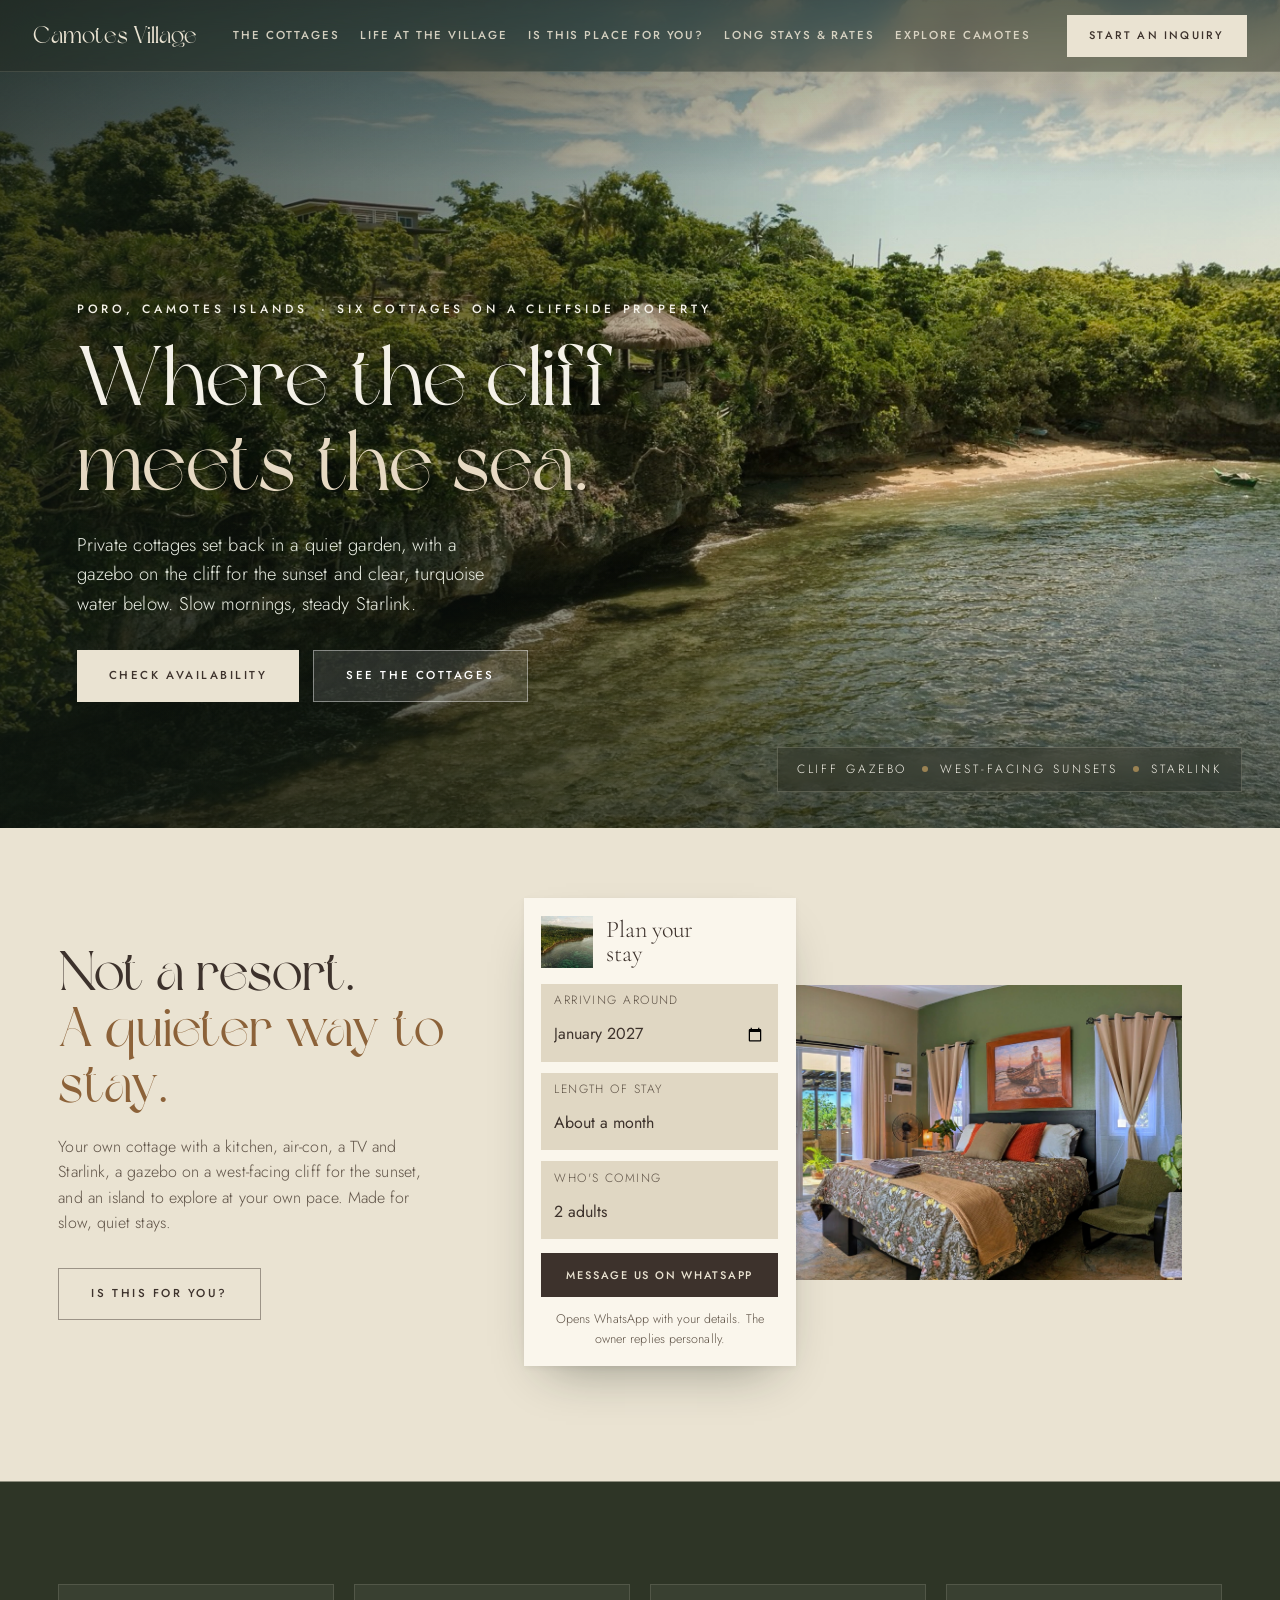
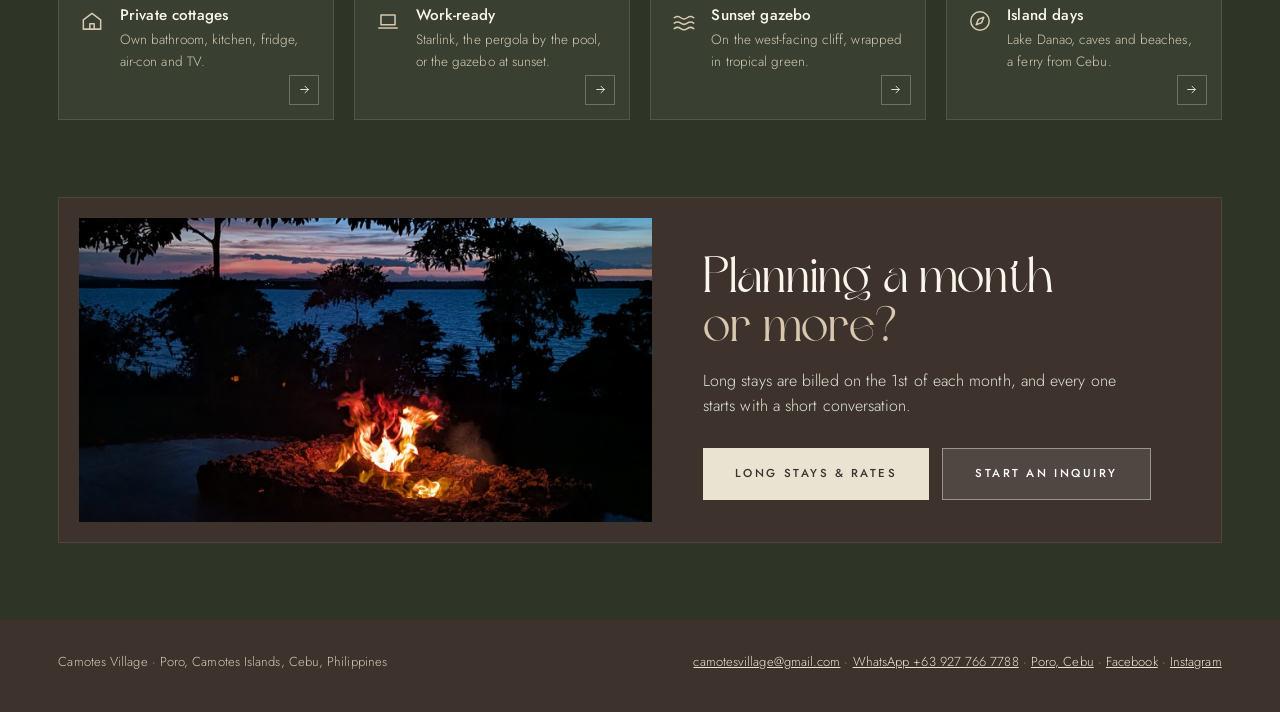
==== commit 3ac43c7e: "Darker phone hero fade, left-aligned month field Co-Authored-By: Claude Opus 5.5 <noreply@anthropic." ====
--- a/index.html
+++ b/index.html
@@ -149,6 +149,11 @@
     background: transparent; border: 0; padding: 0.1rem 0; width: 100%; min-height: 44px; appearance: none; -webkit-appearance: none;
   }
   .plan input:focus, .plan select:focus { outline: none; }
+  /* month field: iOS Safari centres date values and Android Chrome pads them; pin the value to the left edge like the other fields */
+  .plan input[type=month] { text-align: left; display: block; }
+  .plan input[type=month]::-webkit-date-and-time-value { text-align: left; margin: 0; }
+  .plan input[type=month]::-webkit-datetime-edit, .plan input[type=month]::-webkit-datetime-edit-fields-wrapper { padding: 0; margin: 0; }
+  .plan input[type=month]::-webkit-datetime-edit-month-field, .plan input[type=month]::-webkit-datetime-edit-year-field { padding-left: 0; padding-right: 0; }
   .plan label:focus-within { outline: 2px solid var(--olive); outline-offset: 1px; }
   .plan .pill { justify-content: center; min-height: 44px; border-radius: 10px; margin-top: 0.2rem; }
   .plan small { font-size: 12.5px; color: var(--soft); text-align: center; }
@@ -354,7 +359,7 @@
   }
   /* phones: the copy runs full width over bright water, so the shade sits under the text block, not the whole frame */
   @media (max-width: 760px) {
-    .hero__shade { background: linear-gradient(180deg, rgba(14, 22, 16, 0.45) 0%, transparent 20%, transparent 36%, rgba(14, 22, 16, 0.5) 52%, rgba(14, 22, 16, 0.72) 100%); }
+    .hero__shade { background: linear-gradient(180deg, rgba(0, 0, 0, 0.45) 0%, transparent 18%, transparent 26%, rgba(0, 0, 0, 0.55) 42%, rgba(0, 0, 0, 0.78) 70%, rgba(0, 0, 0, 0.85) 100%); }
   }
   .skip { position: fixed; left: 1rem; top: -60px; z-index: 1000; padding: 0.8rem 1.2rem; background: #3D322C; color: #F4F1E8; font: 500 14px/1 Jost, system-ui, sans-serif; text-decoration: none; }
   .skip:focus { top: 1rem; }
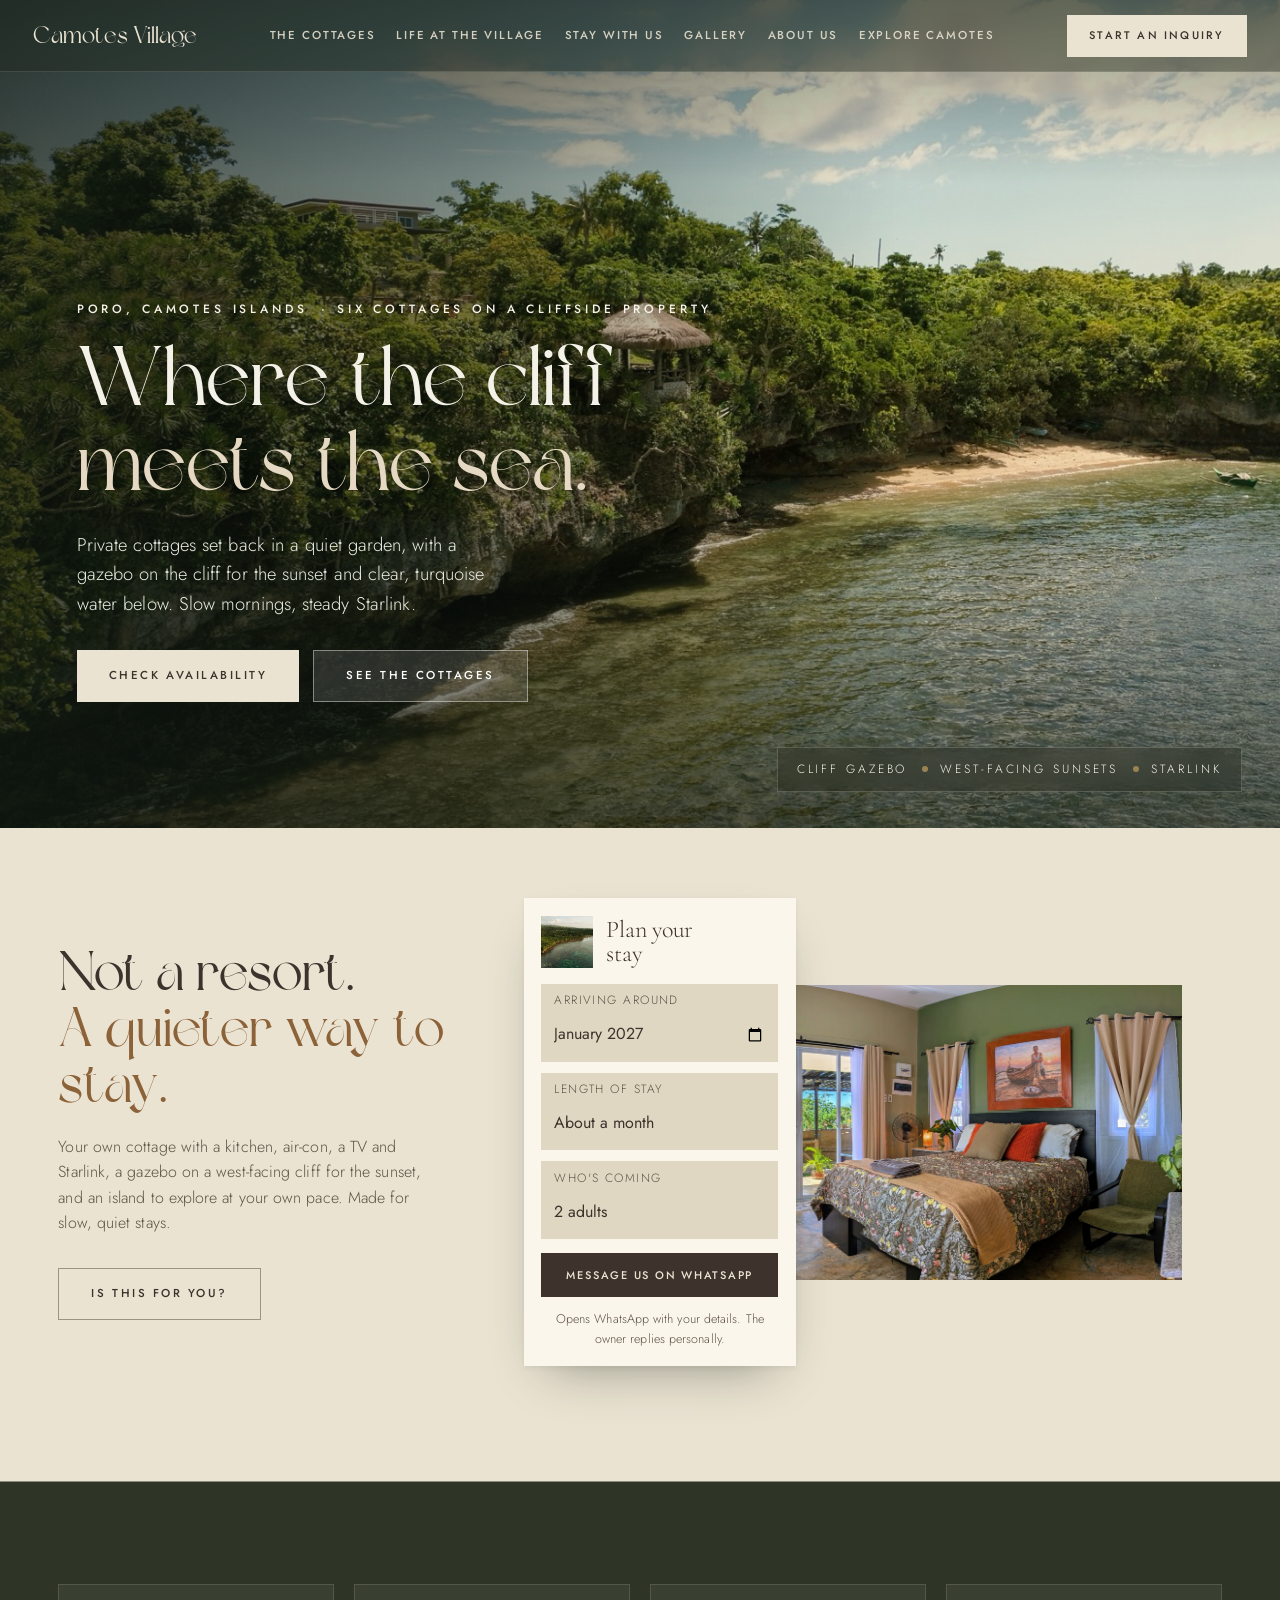
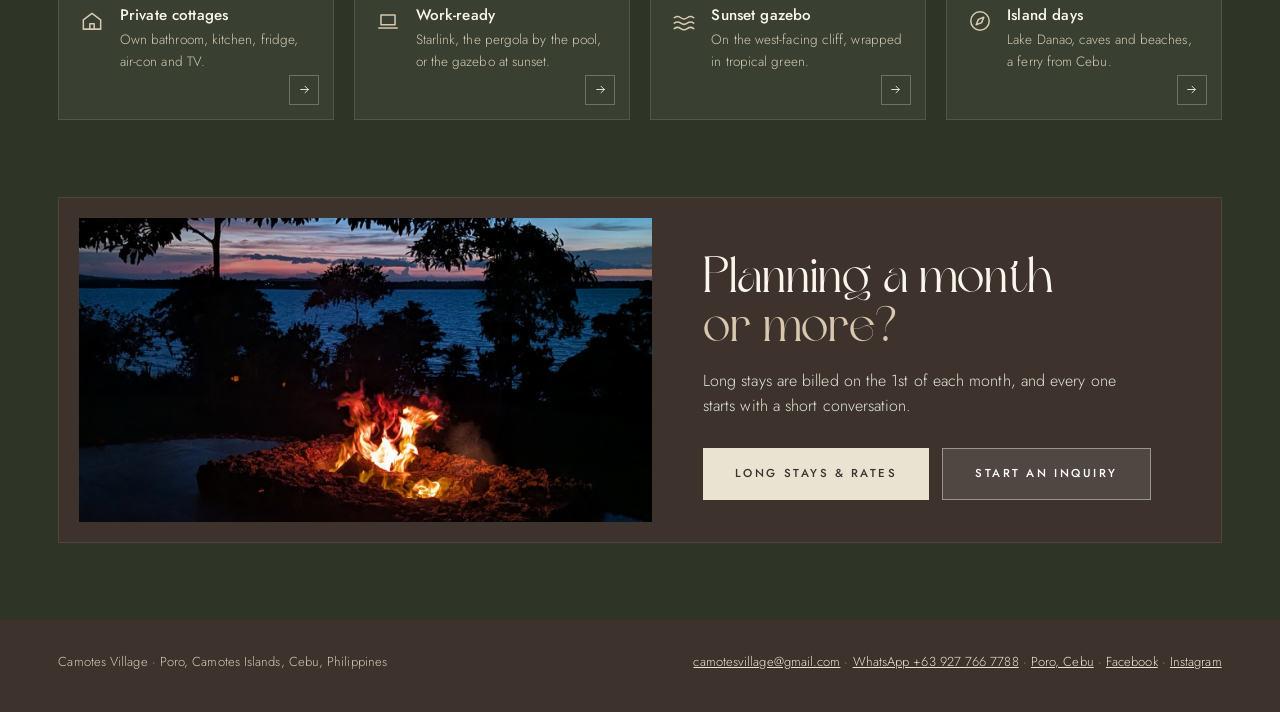
==== commit 9953492e: "Merge For-you and Rates into Stay with Us; add Gallery and About Us Co-Authored-By: Claude Opus 5.5 " ====
--- a/index.html
+++ b/index.html
@@ -390,8 +390,9 @@
   <nav class="cv-bar__links" aria-label="Pages">
     <a href="cottages.html">The Cottages</a>
     <a href="life.html">Life at the Village</a>
-    <a href="for-you.html">Is This Place for You?</a>
-    <a href="rates.html">Long Stays &amp; Rates</a>
+    <a href="stay.html">Stay with Us</a>
+    <a href="gallery.html">Gallery</a>
+    <a href="about.html">About Us</a>
     <a href="explore.html">Explore Camotes</a>
   </nav>
   <a class="cv-bar__cta" href="inquire.html">Start an inquiry</a>
@@ -401,8 +402,9 @@
       <a href="index.html" aria-current="page">Home</a>
     <a href="cottages.html">The Cottages</a>
     <a href="life.html">Life at the Village</a>
-    <a href="for-you.html">Is This Place for You?</a>
-    <a href="rates.html">Long Stays &amp; Rates</a>
+    <a href="stay.html">Stay with Us</a>
+    <a href="gallery.html">Gallery</a>
+    <a href="about.html">About Us</a>
     <a href="explore.html">Explore Camotes</a>
     <a href="inquire.html">Inquire</a>
     </nav>
@@ -437,7 +439,7 @@
       <div class="relax__copy in">
         <h2 id="relax-h">Not a resort.<br><em>A quieter way to stay.</em></h2>
         <p>Your own cottage with a kitchen, air-con, a TV and Starlink, a gazebo on a west-facing cliff for the sunset, and an island to explore at your own pace. Made for slow, quiet stays.</p>
-        <a class="pill pill--ghost" href="for-you.html">Is this for you?</a>
+        <a class="pill pill--ghost" href="stay.html">Is this for you?</a>
       </div>
       <div class="relax__visual">
         <form class="plan in" action="inquire.html" method="get" aria-labelledby="plan-h">
@@ -487,7 +489,7 @@
         <h2 id="band-h">Planning a month<br><em>or more?</em></h2>
         <p>Long stays are billed on the 1st of each month, and every one starts with a short conversation.</p>
         <div class="band__actions">
-          <a class="pill" href="rates.html">Long stays &amp; rates</a>
+          <a class="pill" href="stay.html#rates">Long stays &amp; rates</a>
           <a class="pill pill--glass" href="inquire.html">Start an inquiry</a>
         </div>
       </div>
